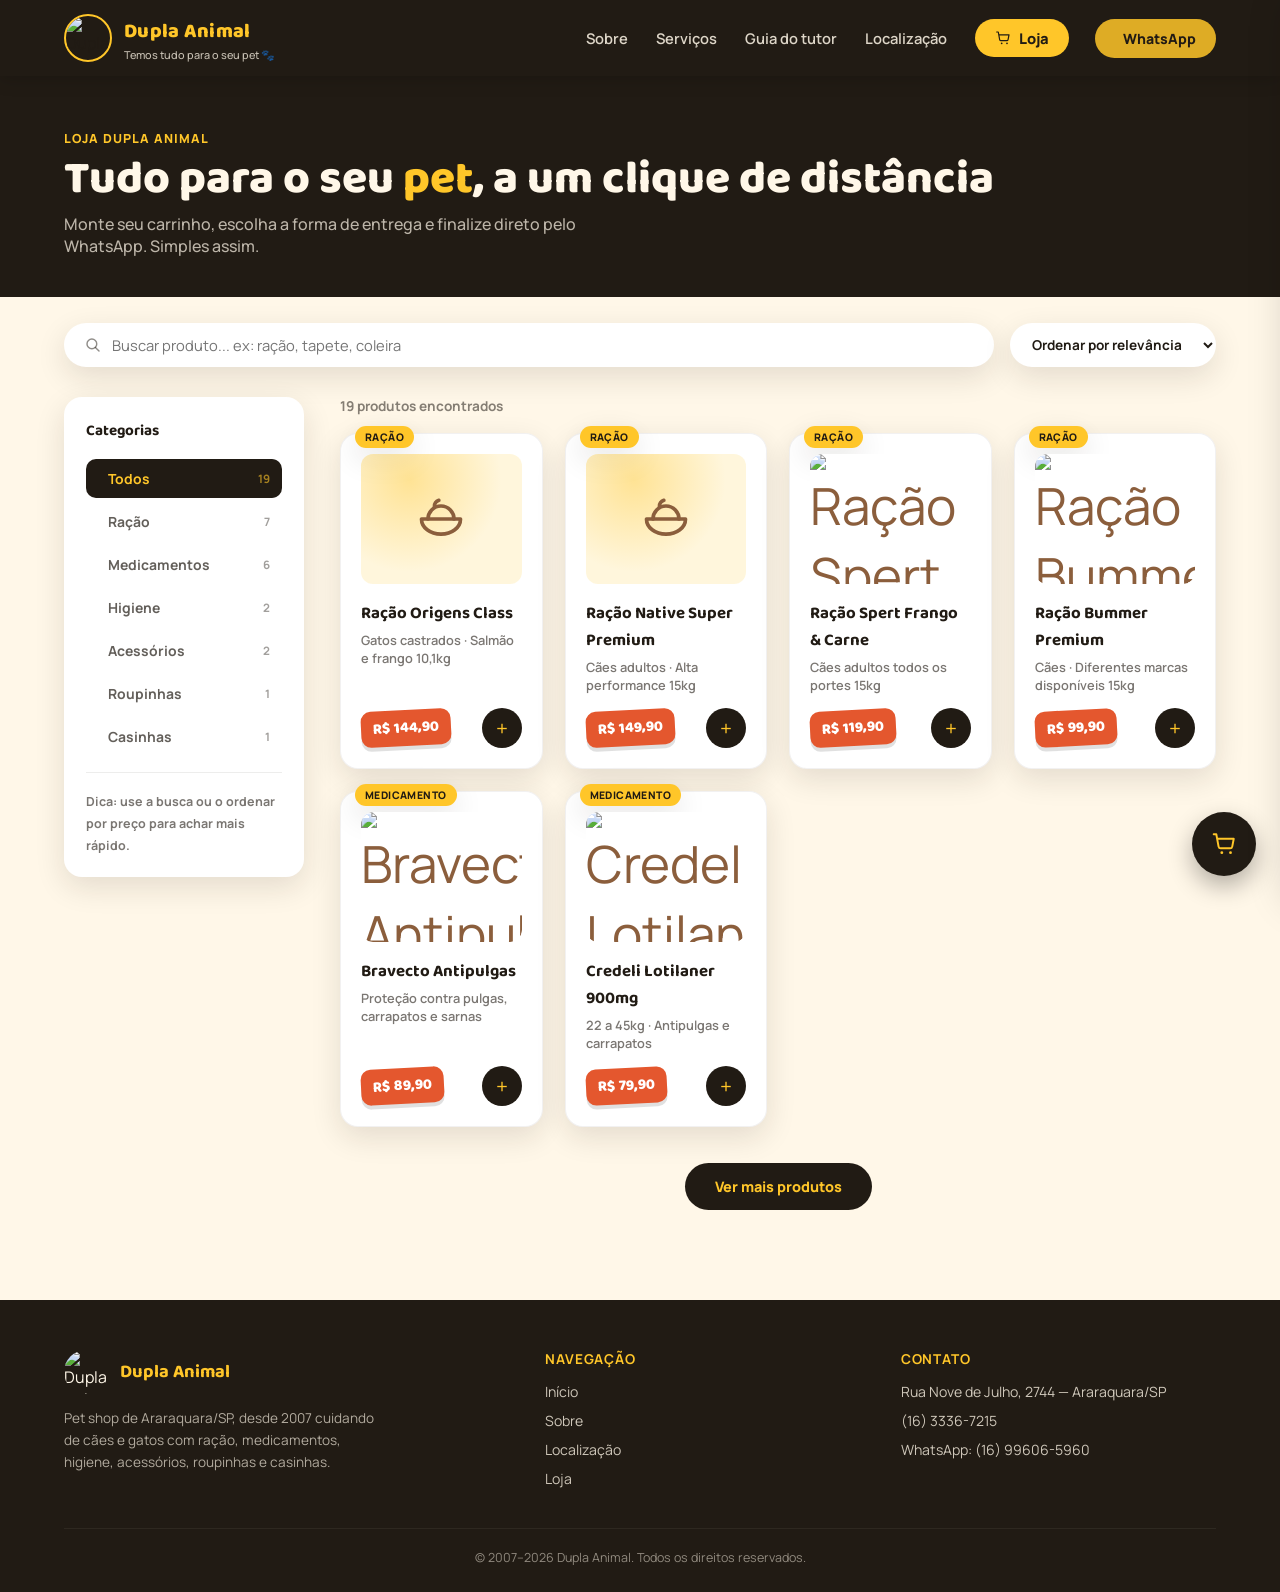
==== loja.html @ 5b508ef9 "Add files via upload" ====
<!DOCTYPE html>
<html lang="pt-BR">
<head>
<meta charset="UTF-8">
<meta name="viewport" content="width=device-width, initial-scale=1.0">
<title>Loja — Dupla Animal</title>
<meta name="description" content="Loja online da Dupla Animal: ração, medicamentos, higiene, acessórios, roupinhas e casinhas para cães e gatos, com pedido direto pelo WhatsApp.">
<link rel="preconnect" href="https://fonts.googleapis.com">
<link href="https://fonts.googleapis.com/css2?family=Baloo+2:wght@500;600;700;800&family=Manrope:wght@400;500;600;700;800&display=swap" rel="stylesheet">
<link rel="stylesheet" href="styles.css">
</head>
<body>

<div class="overlay" id="overlay" onclick="toggleCart(false)"></div>

<header>
  <div class="brand">
    <a href="index.html" style="display:flex; align-items:center; gap:12px;">
      <img src="assets/logo.jpg" alt="Dupla Animal">
      <div>
        <div class="brand-name">Dupla Animal</div>
        <div class="brand-tag">Temos tudo para o seu pet 🐾</div>
      </div>
    </a>
  </div>
  <nav>
    <div class="nav-links" id="navLinks">
      <a href="index.html#sobre">Sobre</a>
      <a href="index.html#servicos">Serviços</a>
      <a href="index.html#guia">Guia do tutor</a>
      <a href="index.html#localizacao">Localização</a>
      <a href="loja.html" class="nav-loja active"><span data-icon="cart"></span> Loja</a>
    </div>
    <a href="https://wa.me/5516996065960" class="cta-header" target="_blank"><span data-icon="chat"></span> WhatsApp</a>
    <button class="menu-toggle" onclick="toggleMobileMenu()">☰</button>
  </nav>
</header>

<section class="store-hero">
  <div class="paw-bg"></div>
  <div class="store-hero-inner">
    <span class="section-eyebrow">Loja Dupla Animal</span>
    <h1>Tudo para o seu <span>pet</span>, a um clique de distância</h1>
    <p>Monte seu carrinho, escolha a forma de entrega e finalize direto pelo WhatsApp. Simples assim.</p>
  </div>
</section>

<div class="store-toolbar">
  <div class="search-box">
    <span data-icon="search"></span>
    <input type="text" id="searchInput" placeholder="Buscar produto... ex: ração, tapete, coleira">
  </div>
  <select class="sort-select" id="sortSelect">
    <option value="relevance">Ordenar por relevância</option>
    <option value="price-asc">Menor preço</option>
    <option value="price-desc">Maior preço</option>
    <option value="name-asc">Nome (A-Z)</option>
  </select>
</div>

<div class="store-layout">
  <aside class="store-sidebar">
    <h4>Categorias</h4>
    <div class="sidebar-cat active" data-cat="todos"><span data-icon="paw"></span> Todos <span class="count" id="count-todos"></span></div>
    <div class="sidebar-cat" data-cat="racao"><span data-icon="bowl"></span> Ração <span class="count" id="count-racao"></span></div>
    <div class="sidebar-cat" data-cat="medicamentos"><span data-icon="pill"></span> Medicamentos <span class="count" id="count-medicamentos"></span></div>
    <div class="sidebar-cat" data-cat="higiene"><span data-icon="drop"></span> Higiene <span class="count" id="count-higiene"></span></div>
    <div class="sidebar-cat" data-cat="acessorios"><span data-icon="bone"></span> Acessórios <span class="count" id="count-acessorios"></span></div>
    <div class="sidebar-cat" data-cat="roupinhas"><span data-icon="shirt"></span> Roupinhas <span class="count" id="count-roupinhas"></span></div>
    <div class="sidebar-cat" data-cat="casinhas"><span data-icon="house"></span> Casinhas <span class="count" id="count-casinhas"></span></div>
    <div class="sidebar-divider"></div>
    <div class="price-range"><span>Dica: use a busca ou o ordenar por preço para achar mais rápido.</span></div>
  </aside>

  <div>
    <div class="result-count" id="resultCount"></div>
    <div class="product-grid" id="productGrid"></div>
    <div class="no-results" id="noResults" style="display:none;">Nenhum produto encontrado. Tente outra busca ou categoria 🐾</div>
    <div class="show-more-wrap" id="showMoreWrap">
      <button class="show-more-btn" id="showMoreBtn">Ver mais produtos</button>
    </div>
  </div>
</div>

<footer>
  <div class="footer-grid">
    <div>
      <div class="footer-brand"><img src="assets/logo.jpg" alt="Dupla Animal"><b>Dupla Animal</b></div>
      <p class="about">Pet shop de Araraquara/SP, desde 2007 cuidando de cães e gatos com ração, medicamentos, higiene, acessórios, roupinhas e casinhas.</p>
    </div>
    <div>
      <h4>Navegação</h4>
      <ul>
        <li><a href="index.html">Início</a></li>
        <li><a href="index.html#sobre">Sobre</a></li>
        <li><a href="index.html#localizacao">Localização</a></li>
        <li><a href="loja.html">Loja</a></li>
      </ul>
    </div>
    <div>
      <h4>Contato</h4>
      <ul>
        <li>Rua Nove de Julho, 2744 — Araraquara/SP</li>
        <li>(16) 3336-7215</li>
        <li>WhatsApp: (16) 99606-5960</li>
      </ul>
    </div>
  </div>
  <div class="footer-bottom">© 2007–2026 Dupla Animal. Todos os direitos reservados.</div>
</footer>

<div class="toast" id="toast"></div>

<button class="cart-fab" onclick="toggleCart()">
  <span class="ic" data-icon="cart"></span>
  <span class="cart-count" id="cartCount" style="display:none;">0</span>
</button>
<div class="cart-drawer" id="cartDrawer">
  <div class="cart-head"><h3>Seu carrinho</h3><button onclick="toggleCart(false)">✕</button></div>
  <div class="cart-items" id="cartItems"><div class="cart-empty">Seu carrinho está vazio 🐾</div></div>
  <div class="cart-foot">
    <div class="cart-total"><span>Total</span><span id="cartTotalValue">R$ 0,00</span></div>
    <button class="cart-checkout" onclick="checkoutWhatsapp()"><span data-icon="chat"></span> Fechar pedido no WhatsApp</button>
  </div>
</div>

<script src="data.js"></script>
<script>
paintIcons(document);
updateCartUI();

const grid = document.getElementById('productGrid');
const showMoreWrap = document.getElementById('showMoreWrap');
const showMoreBtn = document.getElementById('showMoreBtn');
const resultCount = document.getElementById('resultCount');
const noResults = document.getElementById('noResults');
const searchInput = document.getElementById('searchInput');
const sortSelect = document.getElementById('sortSelect');
const PAGE_SIZE = 6;
let visibleCount = PAGE_SIZE;
let currentCat = 'todos';
let currentSearch = '';
let currentSort = 'relevance';

// fill sidebar counts
document.getElementById('count-todos').textContent = products.length;
['racao','medicamentos','higiene','acessorios','roupinhas','casinhas'].forEach(cat => {
  document.getElementById('count-'+cat).textContent = products.filter(p => p.cat === cat).length;
});

function getFilteredList(){
  let list = currentCat === 'todos' ? products.slice() : products.filter(p => p.cat === currentCat);
  if(currentSearch.trim()){
    const q = currentSearch.trim().toLowerCase();
    list = list.filter(p => p.name.toLowerCase().includes(q) || p.desc.toLowerCase().includes(q));
  }
  if(currentSort === 'price-asc') list.sort((a,b) => a.price - b.price);
  else if(currentSort === 'price-desc') list.sort((a,b) => b.price - a.price);
  else if(currentSort === 'name-asc') list.sort((a,b) => a.name.localeCompare(b.name));
  return list;
}

function renderGrid(){
  const list = getFilteredList();
  grid.innerHTML = "";
  const slice = list.slice(0, visibleCount);
  slice.forEach(p => {
    const card = document.createElement('div');
    card.className = 'product-card';
    card.innerHTML = `
      <span class="badge-corner">${catLabel(p.cat)}</span>
      <div class="product-icon${p.img ? ' has-photo' : ''}">${p.img ? `<img src="${p.img}" alt="${p.name}" loading="lazy">` : icon(CAT_ICON[p.cat])}</div>
      <h3>${p.name}</h3>
      <div class="desc">${p.desc}</div>
      <div class="product-footer">
        <div class="price-sticker">R$ ${p.price.toFixed(2).replace('.', ',')}</div>
        <button class="add-btn" onclick="addToCart(${p.id})">+</button>
      </div>`;
    grid.appendChild(card);
  });
  paintIcons(grid);
  showMoreWrap.style.display = visibleCount < list.length ? 'flex' : 'none';
  noResults.style.display = list.length === 0 ? 'block' : 'none';
  resultCount.textContent = list.length === 0 ? '' : `${list.length} produto${list.length > 1 ? 's' : ''} encontrado${list.length > 1 ? 's' : ''}`;
}

function setCat(cat){
  currentCat = cat;
  visibleCount = PAGE_SIZE;
  document.querySelectorAll('.sidebar-cat').forEach(el => el.classList.toggle('active', el.dataset.cat === cat));
  renderGrid();
}
document.querySelectorAll('.sidebar-cat').forEach(el => el.addEventListener('click', () => setCat(el.dataset.cat)));

showMoreBtn.addEventListener('click', () => { visibleCount += PAGE_SIZE; renderGrid(); });

let searchTimer;
searchInput.addEventListener('input', () => {
  clearTimeout(searchTimer);
  searchTimer = setTimeout(() => {
    currentSearch = searchInput.value;
    visibleCount = PAGE_SIZE;
    renderGrid();
  }, 200);
});
sortSelect.addEventListener('change', () => {
  currentSort = sortSelect.value;
  renderGrid();
});

// read ?cat= from URL (links from homepage category strip)
const urlParams = new URLSearchParams(window.location.search);
const catParam = urlParams.get('cat');
if(catParam && products.some(p => p.cat === catParam)){
  setCat(catParam);
} else {
  renderGrid();
}
</script>
</body>
</html>
---- styles.css ----
:root{
  --yellow: #FFC629;
  --yellow-deep: #F5A800;
  --ember: #E4572E;
  --ink: #211B14;
  --cream: #FFF7E8;
  --wood: #8B5E3C;
  --white: #FFFFFF;
  --radius-lg: 28px;
  --radius-md: 18px;
  --radius-sm: 12px;
  --shadow-card: 0 10px 30px rgba(33,27,20,0.12);
  --font-display: 'Baloo 2', system-ui, sans-serif;
  --font-body: 'Manrope', system-ui, sans-serif;
}
*{box-sizing:border-box; margin:0; padding:0;}
html{scroll-behavior:smooth;}
body{
  font-family: var(--font-body);
  background: var(--cream);
  color: var(--ink);
  overflow-x:hidden;
}
img{max-width:100%; display:block;}
a{color:inherit; text-decoration:none;}
button{font-family:inherit; cursor:pointer; border:none; background:none;}
ul{list-style:none;}

.paw-bg{
  position:absolute; inset:0; pointer-events:none; opacity:0.06;
  background-image: radial-gradient(circle, var(--ink) 2px, transparent 2.5px);
  background-size: 46px 46px;
}

/* ---------- HEADER ---------- */
header{
  position: sticky; top:0; z-index:100;
  background: var(--ink);
  padding: 14px clamp(20px,5vw,64px);
  display:flex; align-items:center; justify-content:space-between;
  box-shadow: 0 2px 18px rgba(0,0,0,0.18);
}
.brand{display:flex; align-items:center; gap:12px;}
.brand img{width:48px; height:48px; border-radius:50%; border:2px solid var(--yellow); object-fit:cover;}
.brand-name{font-family:var(--font-display); font-weight:800; font-size:1.25rem; color:var(--yellow); letter-spacing:0.3px;}
.brand-tag{font-size:0.68rem; color:var(--cream); opacity:0.75; font-weight:500;}
nav{display:flex; align-items:center; gap: clamp(14px,2vw,32px);}
nav a{color:var(--cream); font-weight:600; font-size:0.92rem; opacity:0.85; transition:opacity .2s, color .2s;}
nav a:hover{opacity:1; color:var(--yellow);}
nav a.active{opacity:1; color:var(--yellow);}
.nav-links{display:flex; gap:28px; align-items:center;}
.nav-loja{
  background:var(--yellow); color:var(--ink) !important; font-weight:800; padding:9px 20px;
  border-radius:999px; opacity:1 !important; display:flex; align-items:center; gap:8px;
  transition: transform .18s ease, background .18s ease;
}
.nav-loja:hover{background:var(--white); transform:translateY(-2px); color:var(--ink) !important;}
.nav-loja svg{width:16px; height:16px;}
.cta-header{
  background: var(--yellow); color:var(--ink); font-weight:800;
  padding:10px 20px; border-radius:999px; font-size:0.88rem;
  display:flex; align-items:center; gap:8px;
  transition: transform .18s ease, background .18s ease;
}
.cta-header:hover{ background:var(--white); transform: translateY(-2px);}
.menu-toggle{display:none; background:none; color:var(--yellow); font-size:1.6rem;}

/* ---------- HERO ---------- */
.hero{
  position:relative;
  background: var(--yellow);
  padding: 72px clamp(20px,5vw,64px) 100px;
  overflow:hidden;
}
.hero-inner{
  display:grid; grid-template-columns: 1.1fr 0.9fr; gap:40px; align-items:center;
  max-width:1280px; margin:0 auto; position:relative; z-index:2;
}
.eyebrow{
  display:inline-flex; align-items:center; gap:8px;
  background: var(--ink); color:var(--yellow);
  font-weight:700; font-size:0.78rem; letter-spacing:0.06em; text-transform:uppercase;
  padding:8px 16px; border-radius:999px; margin-bottom:22px;
}
.eyebrow .dot{width:7px; height:7px; border-radius:50%; background:var(--ember); animation:pulse 1.6s infinite;}
@keyframes pulse{0%,100%{opacity:1; transform:scale(1);} 50%{opacity:0.4; transform:scale(0.7);}}
h1{
  font-family: var(--font-display); font-weight:800;
  font-size: clamp(2.4rem, 4.4vw, 3.7rem); line-height:1.05; color:var(--ink);
  margin-bottom:20px;
}
h1 span{color:var(--white); -webkit-text-stroke: 2px var(--ink); text-shadow: 4px 4px 0 var(--ember);}
.hero p.lead{
  font-size:1.08rem; color: rgba(33,27,20,0.82); max-width:480px; margin-bottom:32px; font-weight:500; line-height:1.55;
}
.hero-ctas{display:flex; gap:14px; flex-wrap:wrap; margin-bottom:38px;}
.btn-primary, .btn-secondary{
  padding:15px 26px; border-radius:999px; font-weight:800; font-size:0.95rem;
  display:inline-flex; align-items:center; gap:10px; transition: transform .2s ease, box-shadow .2s ease;
}
.btn-primary{background:var(--ink); color:var(--yellow); box-shadow: 0 8px 0 rgba(0,0,0,0.18);}
.btn-primary:hover{transform: translateY(-3px); box-shadow: 0 11px 0 rgba(0,0,0,0.18);}
.btn-secondary{background:var(--white); color:var(--ink); box-shadow: 0 8px 0 rgba(255,255,255,0.5), inset 0 0 0 2px var(--ink);}
.btn-secondary:hover{transform: translateY(-3px);}
.hero-stats{display:flex; gap:28px; flex-wrap:wrap;}
.stat b{font-family:var(--font-display); font-size:1.5rem; display:block; color:var(--ink);}
.stat span{font-size:0.78rem; font-weight:600; color:rgba(33,27,20,0.65);}

.hero-art{position:relative; height:440px;}
.badge-photo{
  position:absolute; left:50%; top:50%; transform:translate(-50%,-50%);
  width:280px; height:280px; border-radius:50%;
  border: 6px solid var(--ink); box-shadow: var(--shadow-card);
  overflow:hidden; background:var(--white); z-index:3;
}
.badge-photo img{width:100%; height:100%; object-fit:cover;}
.float-tag{
  position:absolute; background:var(--white); border-radius:var(--radius-sm);
  padding:10px 14px; box-shadow: var(--shadow-card); font-weight:800; font-family:var(--font-display);
  display:flex; flex-direction:column; align-items:center; z-index:4; transition: transform .15s ease;
}
.float-tag small{font-family:var(--font-body); font-weight:700; font-size:0.62rem; color:var(--wood); text-transform:uppercase;}
.float-tag .price{color:var(--ember); font-size:1.05rem;}
.tag-1{top:6%; left:2%;}
.tag-2{bottom:10%; left:0%;}
.tag-3{top:12%; right:0%;}
.tag-4{bottom:2%; right:8%;}
.paw-float{position:absolute; opacity:0.5; z-index:1;}
.paw-a{top:2%; right:30%; width:34px;}
.paw-b{bottom:18%; left:32%; width:26px;}

/* ---------- CATEGORY STRIP ---------- */
.categories{
  background: var(--ink); padding: 34px clamp(20px,5vw,64px);
}
.cat-scroll{
  display:flex; gap:22px; max-width:1280px; margin:0 auto; overflow-x:auto; padding-bottom:4px;
  scrollbar-width:none;
}
.cat-scroll::-webkit-scrollbar{display:none;}
.cat-chip{
  flex:0 0 auto; display:flex; flex-direction:column; align-items:center; gap:10px;
  cursor:pointer; opacity:0.82; transition: opacity .2s ease, transform .2s ease;
}
.cat-chip:hover{opacity:1; transform:translateY(-3px);}
.cat-chip.active{opacity:1;}
svg{display:block;}
.cat-circle{
  width:64px; height:64px; border-radius:50%; background:var(--yellow);
  display:flex; align-items:center; justify-content:center;
  border:3px solid transparent; transition:border-color .2s ease; color:var(--ink);
}
.cat-circle svg{width:28px; height:28px;}
.product-icon{color:var(--wood);}
.product-icon svg{width:52px; height:52px; position:relative; z-index:1;}
.why-card .ic svg{width:2rem; height:2rem;}
.loc-row .ic svg{width:1.3rem; height:1.3rem; color:var(--yellow);}
.map-pin .pin-ic svg{width:2rem; height:2rem; color:var(--ember); margin:0 auto;}
.cart-fab .ic svg{width:26px; height:26px;}
.btn-ic svg{width:18px; height:18px;}
.btn-ic{display:inline-flex; align-items:center;}
footer .footer-brand .ic svg{width:20px; height:20px;}

.cat-chip.active .cat-circle{border-color:var(--white);}
.cat-chip span{font-size:0.76rem; font-weight:700; color:var(--cream);}

/* ---------- SECTION HEADERS ---------- */
.section{padding: 84px clamp(20px,5vw,64px); max-width:1280px; margin:0 auto;}
.section-tight{padding-top:0;}
.section-head{display:flex; justify-content:space-between; align-items:flex-end; gap:20px; margin-bottom:44px; flex-wrap:wrap;}
.section-head h2{font-family:var(--font-display); font-size: clamp(1.8rem, 3vw, 2.5rem); font-weight:800;}
.section-head p{color:rgba(33,27,20,0.65); font-weight:600; max-width:420px;}
.section-eyebrow{font-weight:800; color:var(--ember); text-transform:uppercase; font-size:0.78rem; letter-spacing:0.08em; margin-bottom:8px; display:block;}
.section-head.center{flex-direction:column; align-items:center; text-align:center; margin:0 auto 44px;}
.section-head.center p{max-width:600px;}

/* ---------- PRODUCTS ---------- */
.filter-bar{display:flex; gap:10px; flex-wrap:wrap; margin-bottom:36px;}
.filter-btn{
  padding:9px 18px; border-radius:999px; background:var(--white); font-weight:700; font-size:0.85rem;
  box-shadow: inset 0 0 0 2px rgba(33,27,20,0.12); transition: all .18s ease;
}
.filter-btn.active, .filter-btn:hover{background:var(--ink); color:var(--yellow); box-shadow:none;}

.product-grid{
  display:grid; grid-template-columns: repeat(auto-fill, minmax(200px,1fr)); gap:22px;
}
.product-card{
  background:var(--white); border-radius:var(--radius-md); padding:20px; position:relative;
  box-shadow: var(--shadow-card); transition: transform .25s ease, box-shadow .25s ease;
  display:flex; flex-direction:column; border:1px solid rgba(33,27,20,0.06);
}
.product-card:hover{transform: translateY(-8px) rotate(-0.6deg); box-shadow: 0 18px 34px rgba(33,27,20,0.18);}
.product-icon{
  width:100%; height:130px; border-radius:var(--radius-sm); background:rgba(255,198,41,0.16);
  display:flex; align-items:center; justify-content:center; font-size:3.2rem; margin-bottom:16px;
  position:relative; overflow:hidden;
}
.product-icon::after{
  content:''; position:absolute; inset:0; background: radial-gradient(circle at 30% 20%, rgba(255,198,41,0.4), transparent 60%);
}
.product-icon.has-photo::after{display:none;}
.product-icon.has-photo{background:var(--white);}
.product-icon img{width:100%; height:100%; object-fit:cover; border-radius:var(--radius-sm);}
.product-card h3{font-family:var(--font-display); font-size:1.05rem; margin-bottom:4px;}
.product-card .desc{font-size:0.8rem; color:rgba(33,27,20,0.6); font-weight:600; margin-bottom:14px; flex-grow:1;}
.product-footer{display:flex; align-items:center; justify-content:space-between; gap:10px;}
.price-sticker{
  background:var(--ember); color:var(--white); font-family:var(--font-display); font-weight:800;
  padding:6px 12px; border-radius:10px; font-size:0.95rem; transform:rotate(-3deg); box-shadow:0 4px 0 rgba(0,0,0,0.12);
}
.add-btn{
  width:40px; height:40px; border-radius:50%; background:var(--ink); color:var(--yellow); font-size:1.3rem;
  display:flex; align-items:center; justify-content:center; transition: transform .2s ease, background .2s ease;
}
.add-btn:hover{background:var(--ember); transform: scale(1.1) rotate(90deg);}
.badge-corner{
  position:absolute; top:-8px; left:14px; background:var(--yellow); color:var(--ink);
  font-size:0.65rem; font-weight:800; padding:4px 10px; border-radius:999px;
  box-shadow: var(--shadow-card); text-transform:uppercase; letter-spacing:0.04em;
}
.show-more-wrap{display:none; justify-content:center; margin-top:36px;}
.show-more-btn{
  background:var(--ink); color:var(--yellow); font-weight:800; padding:14px 30px; border-radius:100px;
  font-size:0.9rem; transition: transform .2s ease, background .2s ease;
}
.show-more-btn:hover{transform:translateY(-2px); background:var(--ember);}

/* ---------- WHY US ---------- */
.why{background:var(--wood); position:relative; overflow:hidden;}
.why .section-head h2, .why .section-head p{color:var(--cream);}
.why .section-head p{opacity:0.85;}
.why-grid{display:grid; grid-template-columns:repeat(auto-fit,minmax(220px,1fr)); gap:24px;}
.why-card{
  background: rgba(255,247,232,0.08); border:1.5px solid rgba(255,247,232,0.18); border-radius:var(--radius-md);
  padding:28px 24px; color:var(--cream); backdrop-filter: blur(4px); transition: background .2s ease, transform .2s ease;
}
.why-card:hover{background:rgba(255,198,41,0.14); transform:translateY(-6px);}
.why-card .ic{font-size:2rem; margin-bottom:14px;}
.why-card h3{font-family:var(--font-display); font-size:1.1rem; margin-bottom:8px;}
.why-card p{font-size:0.85rem; opacity:0.82; line-height:1.5; font-weight:500;}

/* ---------- INFO / ABOUT SECTIONS (institutional) ---------- */
.about-split{display:grid; grid-template-columns:1fr 1fr; gap:56px; align-items:center;}
.about-split h2{font-family:var(--font-display); font-size:clamp(1.7rem,3vw,2.3rem); margin-bottom:18px;}
.about-split p{color:rgba(33,27,20,0.75); font-weight:500; line-height:1.75; margin-bottom:16px;}
.about-split .timeline{margin-top:26px; display:flex; flex-direction:column; gap:16px;}
.about-split .t-item{display:flex; gap:14px; align-items:flex-start;}
.about-split .t-year{font-family:var(--font-display); font-weight:800; color:var(--ember); min-width:56px;}
.about-visual{
  background:var(--ink); border-radius:var(--radius-lg); padding:36px; position:relative; overflow:hidden;
  display:flex; align-items:center; justify-content:center; min-height:340px;
}
.about-visual img{width:220px; height:220px; border-radius:50%; border:6px solid var(--yellow); object-fit:cover; position:relative; z-index:2;}
.about-visual .paw-bg{opacity:0.12; background-image: radial-gradient(circle, var(--yellow) 2px, transparent 2.5px);}

.service-grid{display:grid; grid-template-columns:repeat(auto-fit,minmax(240px,1fr)); gap:26px;}
.service-card{
  background:var(--white); border-radius:var(--radius-md); padding:30px 26px; box-shadow:var(--shadow-card);
  transition: transform .2s ease;
}
.service-card:hover{transform:translateY(-6px);}
.service-card .ic{
  width:56px; height:56px; border-radius:16px; background:rgba(255,198,41,0.18); color:var(--wood);
  display:flex; align-items:center; justify-content:center; margin-bottom:18px;
}
.service-card .ic svg{width:26px; height:26px;}
.service-card h3{font-family:var(--font-display); font-size:1.1rem; margin-bottom:10px;}
.service-card p{font-size:0.88rem; color:rgba(33,27,20,0.65); line-height:1.6; font-weight:500;}

.brands-strip{background:var(--cream); padding:50px clamp(20px,5vw,64px); border-top:1px solid rgba(33,27,20,0.08); border-bottom:1px solid rgba(33,27,20,0.08);}
.brands-strip .label{text-align:center; font-weight:800; color:rgba(33,27,20,0.5); text-transform:uppercase; letter-spacing:0.1em; font-size:0.78rem; margin-bottom:24px;}
.brands-row{display:flex; flex-wrap:wrap; gap:14px; justify-content:center; max-width:1000px; margin:0 auto;}
.brand-pill{background:var(--white); padding:10px 22px; border-radius:999px; font-family:var(--font-display); font-weight:700; color:var(--wood); box-shadow:var(--shadow-card); font-size:0.92rem;}

.guide-grid{display:grid; grid-template-columns:repeat(auto-fit,minmax(260px,1fr)); gap:24px;}
.guide-card{background:var(--white); border-radius:var(--radius-md); padding:26px; box-shadow:var(--shadow-card); border-left:5px solid var(--ember);}
.guide-card h3{font-family:var(--font-display); font-size:1.05rem; margin-bottom:10px; display:flex; align-items:center; gap:10px;}
.guide-card h3 .ic{color:var(--ember);}
.guide-card h3 .ic svg{width:22px; height:22px;}
.guide-card p{font-size:0.86rem; color:rgba(33,27,20,0.68); line-height:1.65; font-weight:500;}

.testimonial-grid{display:grid; grid-template-columns:repeat(auto-fit,minmax(280px,1fr)); gap:24px;}
.testimonial-card{background:var(--white); border-radius:var(--radius-md); padding:30px; box-shadow:var(--shadow-card); position:relative;}
.testimonial-card .stars{color:var(--yellow-deep); margin-bottom:14px; font-size:0.95rem; letter-spacing:2px;}
.testimonial-card p{font-size:0.92rem; color:rgba(33,27,20,0.75); line-height:1.65; font-weight:500; margin-bottom:20px; font-style:italic;}
.testimonial-card .who{display:flex; align-items:center; gap:12px;}
.testimonial-card .avatar{
  width:42px; height:42px; border-radius:50%; background:var(--yellow); color:var(--ink); font-family:var(--font-display);
  font-weight:800; display:flex; align-items:center; justify-content:center; font-size:1rem;
}
.testimonial-card .who b{display:block; font-size:0.88rem;}
.testimonial-card .who span{font-size:0.75rem; color:rgba(33,27,20,0.55); font-weight:600;}

.faq-list{max-width:820px; margin:0 auto; display:flex; flex-direction:column; gap:14px;}
.faq-item{background:var(--white); border-radius:var(--radius-md); box-shadow:var(--shadow-card); overflow:hidden;}
.faq-q{
  padding:20px 26px; display:flex; justify-content:space-between; align-items:center; cursor:pointer;
  font-family:var(--font-display); font-weight:700; font-size:1rem; gap:16px;
}
.faq-q .plus{font-size:1.4rem; color:var(--ember); transition:transform .25s ease; flex-shrink:0;}
.faq-item.open .faq-q .plus{transform:rotate(45deg);}
.faq-a{max-height:0; overflow:hidden; transition:max-height .3s ease;}
.faq-a p{padding:0 26px 22px; font-size:0.9rem; color:rgba(33,27,20,0.68); line-height:1.65; font-weight:500;}
.faq-item.open .faq-a{max-height:280px;}

.stats-band{background:var(--ink); padding:56px clamp(20px,5vw,64px);}
.stats-row{display:grid; grid-template-columns:repeat(auto-fit,minmax(160px,1fr)); gap:30px; max-width:1100px; margin:0 auto; text-align:center;}
.stats-row b{display:block; font-family:var(--font-display); font-size:2.2rem; color:var(--yellow);}
.stats-row span{font-size:0.82rem; color:var(--cream); opacity:0.75; font-weight:600;}

/* ---------- LOCATION ---------- */
.location{background:var(--cream);}
.loc-grid{display:grid; grid-template-columns:1fr 1fr; gap:40px; align-items:center;}
.loc-card{
  background:var(--ink); color:var(--cream); border-radius:var(--radius-lg); padding:40px; position:relative; overflow:hidden;
}
.loc-card h3{font-family:var(--font-display); color:var(--yellow); font-size:1.5rem; margin-bottom:18px;}
.loc-row{display:flex; gap:14px; margin-bottom:18px; align-items:flex-start;}
.loc-row .ic{font-size:1.3rem;}
.loc-row div b{display:block; font-size:0.95rem; margin-bottom:2px;}
.loc-row div span{font-size:0.85rem; opacity:0.75;}
.map-visual{
  height:100%; min-height:340px; border-radius:var(--radius-lg);
  position:relative; box-shadow:var(--shadow-card); overflow:hidden; background:var(--cream);
}
.map-visual iframe{width:100%; height:100%; min-height:340px; border:0; display:block; filter: saturate(1.05);}
.map-open{
  position:absolute; bottom:16px; right:16px; z-index:2;
  background:var(--white); color:var(--ink); font-weight:800; font-size:0.85rem;
  padding:10px 16px; border-radius:999px; box-shadow:var(--shadow-card);
  display:flex; align-items:center; gap:8px; transition: transform .2s ease;
}
.map-open:hover{transform: translateY(-2px);}
.map-open svg{width:16px; height:16px;}

/* ---------- FOOTER CTA ---------- */
.final-cta{
  background: var(--yellow); text-align:center; padding: 90px clamp(20px,5vw,64px); position:relative; overflow:hidden;
}
.final-cta h2{font-family:var(--font-display); font-size:clamp(2rem,4vw,3rem); font-weight:800; margin-bottom:18px;}
.final-cta p{font-weight:600; margin-bottom:34px; opacity:0.8;}

footer{background:var(--ink); color:var(--cream); padding:50px clamp(20px,5vw,64px) 26px;}
.footer-grid{display:grid; grid-template-columns:1.4fr 1fr 1fr; gap:40px; max-width:1280px; margin:0 auto 30px;}
.footer-brand{display:flex; align-items:center; gap:12px; margin-bottom:14px;}
.footer-brand img{width:44px; height:44px; border-radius:50%; object-fit:cover;}
.footer-brand b{font-family:var(--font-display); color:var(--yellow); font-size:1.15rem;}
footer p.about{font-size:0.85rem; opacity:0.65; max-width:320px; line-height:1.6;}
footer h4{font-size:0.85rem; text-transform:uppercase; letter-spacing:0.06em; color:var(--yellow); margin-bottom:14px;}
footer li{margin-bottom:10px; font-size:0.88rem; opacity:0.78;}
footer li a:hover{opacity:1; color:var(--yellow);}
.footer-bottom{border-top:1px solid rgba(255,247,232,0.12); padding-top:20px; text-align:center; font-size:0.78rem; opacity:0.5; max-width:1280px; margin:0 auto;}

/* ---------- STORE PAGE ---------- */
.store-hero{background:var(--ink); padding:54px clamp(20px,5vw,64px) 40px; position:relative; overflow:hidden;}
.store-hero-inner{max-width:1280px; margin:0 auto; position:relative; z-index:2;}
.store-hero .section-eyebrow{color:var(--yellow);}
.store-hero h1{color:var(--cream); font-size:clamp(2rem,3.6vw,2.9rem); margin-bottom:10px;}
.store-hero h1 span{color:var(--yellow); -webkit-text-stroke:0; text-shadow:none;}
.store-hero p{color:rgba(255,247,232,0.7); font-weight:500; max-width:560px;}

.store-toolbar{
  max-width:1280px; margin:0 auto; padding:26px clamp(20px,5vw,64px) 0;
  display:flex; gap:16px; flex-wrap:wrap; align-items:center; justify-content:space-between;
}
.search-box{
  flex:1 1 280px; display:flex; align-items:center; gap:10px; background:var(--white);
  border-radius:999px; padding:12px 20px; box-shadow:var(--shadow-card);
}
.search-box svg{width:18px; height:18px; color:rgba(33,27,20,0.5); flex-shrink:0;}
.search-box input{border:none; outline:none; font-family:inherit; font-size:0.92rem; width:100%; background:none; color:var(--ink);}
.sort-select{
  background:var(--white); border-radius:999px; padding:12px 18px; box-shadow:var(--shadow-card); font-weight:700;
  font-size:0.85rem; border:none; outline:none; font-family:inherit; color:var(--ink); cursor:pointer;
}
.store-layout{max-width:1280px; margin:0 auto; padding:30px clamp(20px,5vw,64px) 90px; display:grid; grid-template-columns:240px 1fr; gap:36px; align-items:flex-start;}
.store-sidebar{position:sticky; top:100px; background:var(--white); border-radius:var(--radius-md); padding:22px; box-shadow:var(--shadow-card);}
.store-sidebar h4{font-family:var(--font-display); font-size:0.95rem; margin-bottom:16px;}
.sidebar-cat{
  display:flex; align-items:center; gap:10px; padding:10px 12px; border-radius:10px; font-weight:700; font-size:0.87rem;
  color:rgba(33,27,20,0.7); transition:background .18s ease, color .18s ease; cursor:pointer; margin-bottom:4px;
}
.sidebar-cat:hover{background:var(--cream);}
.sidebar-cat.active{background:var(--ink); color:var(--yellow);}
.sidebar-cat .count{margin-left:auto; font-size:0.72rem; opacity:0.6; font-weight:700;}
.sidebar-divider{height:1px; background:rgba(33,27,20,0.08); margin:16px 0;}
.price-range span{font-size:0.78rem; font-weight:700; color:rgba(33,27,20,0.6);}
.result-count{font-size:0.85rem; font-weight:700; color:rgba(33,27,20,0.55); margin-bottom:18px;}
.no-results{text-align:center; padding:60px 20px; color:rgba(33,27,20,0.5); font-weight:600;}

/* ---------- CART ---------- */
.cart-fab{
  position:fixed; bottom:24px; right:24px; z-index:200;
  background:var(--ink); color:var(--yellow); width:64px; height:64px; border-radius:50%;
  display:flex; align-items:center; justify-content:center; font-size:1.6rem; box-shadow: 0 10px 24px rgba(0,0,0,0.3);
  transition: transform .2s ease;
}
.cart-fab:hover{transform: scale(1.08);}
.cart-count{
  position:absolute; top:-4px; right:-4px; background:var(--ember); color:var(--white); font-size:0.72rem; font-weight:800;
  width:24px; height:24px; border-radius:50%; display:flex; align-items:center; justify-content:center; border:2px solid var(--cream);
}
.cart-drawer{
  position:fixed; top:0; right:-420px; width:min(400px,92vw); height:100%; background:var(--white); z-index:300;
  box-shadow: -10px 0 40px rgba(0,0,0,0.2); transition: right .32s ease; display:flex; flex-direction:column;
}
.cart-drawer.open{right:0;}
.cart-head{background:var(--ink); color:var(--yellow); padding:22px 24px; display:flex; justify-content:space-between; align-items:center;}
.cart-head h3{font-family:var(--font-display); font-size:1.2rem;}
.cart-head button{background:none; color:var(--yellow); font-size:1.4rem;}
.cart-items{flex-grow:1; overflow-y:auto; padding:18px 24px;}
.cart-empty{text-align:center; padding:60px 20px; opacity:0.5; font-weight:600;}
.cart-item{display:flex; gap:12px; align-items:center; padding:12px 0; border-bottom:1px solid rgba(33,27,20,0.08);}
.cart-item .ic{width:48px; height:48px; border-radius:10px; background:var(--cream); display:flex; align-items:center; justify-content:center; font-size:1.5rem; flex-shrink:0; overflow:hidden;}
.cart-item .ic img{width:100%; height:100%; object-fit:cover;}
.cart-item .info{flex-grow:1;}
.cart-item .info b{display:block; font-size:0.88rem;}
.cart-item .info span{font-size:0.78rem; color:var(--ember); font-weight:700;}
.cart-item .qty{display:flex; align-items:center; gap:8px;}
.cart-item .qty button{width:24px; height:24px; border-radius:50%; background:var(--cream); font-weight:800;}
.cart-item .remove{background:none; color:rgba(33,27,20,0.4); font-size:0.75rem; text-decoration:underline; margin-top:4px;}
.cart-foot{padding:22px 24px; border-top:2px solid var(--cream);}
.cart-total{display:flex; justify-content:space-between; font-family:var(--font-display); font-weight:800; font-size:1.15rem; margin-bottom:16px;}
.cart-checkout{
  width:100%; background:#25D366; color:var(--white); padding:15px; border-radius:14px; font-weight:800; font-size:0.95rem;
  display:flex; align-items:center; justify-content:center; gap:10px; transition: transform .2s ease;
}
.cart-checkout:hover{transform:translateY(-2px);}
.overlay{position:fixed; inset:0; background:rgba(33,27,20,0.5); z-index:250; opacity:0; pointer-events:none; transition:opacity .3s ease;}
.overlay.show{opacity:1; pointer-events:all;}
.toast{
  position:fixed; bottom:100px; right:24px; background:var(--ink); color:var(--yellow); padding:14px 20px; border-radius:14px;
  font-weight:700; font-size:0.85rem; z-index:400; box-shadow:var(--shadow-card); transform:translateY(20px); opacity:0; transition:all .3s ease; pointer-events:none;
}
.toast.show{transform:translateY(0); opacity:1;}

@media (max-width: 980px){
  .store-layout{grid-template-columns:1fr;}
  .store-sidebar{position:static; display:flex; gap:8px; overflow-x:auto; padding:16px;}
  .store-sidebar h4{display:none;}
  .sidebar-divider, .price-range{display:none;}
  .sidebar-cat{flex:0 0 auto; margin-bottom:0; white-space:nowrap;}
  .about-split{grid-template-columns:1fr;}
  .about-visual{order:-1; min-height:240px;}
}

@media (max-width: 900px){
  .nav-links{display:none;}
  .nav-links.mobile-open{
    display:flex; position:absolute; top:100%; left:0; right:0; background:var(--ink); flex-direction:column;
    padding:18px clamp(20px,5vw,64px); gap:16px; box-shadow:0 12px 24px rgba(0,0,0,0.25); z-index:99;
  }
  .menu-toggle{display:block;}
  .hero-inner{grid-template-columns:1fr;}
  .hero-art{height:320px; margin-top:20px;}
  .loc-grid{grid-template-columns:1fr;}
  .footer-grid{grid-template-columns:1fr; gap:26px;}
  .product-grid{grid-template-columns: repeat(3, 1fr); gap:8px;}
  .product-card{padding:8px; border-radius:14px;}
  .product-card h3{font-size:0.72rem; margin-bottom:2px; line-height:1.2;}
  .product-card .desc{font-size:0.6rem; margin-bottom:8px; line-height:1.25;}
  .product-icon{height:64px; margin-bottom:8px; border-radius:10px;}
  .product-icon svg{width:22px; height:22px;}
  .price-sticker{font-size:0.68rem; padding:4px 7px; border-radius:7px;}
  .badge-corner{font-size:0.55rem; padding:3px 7px;}
  .add-btn{width:24px; height:24px; font-size:0.9rem;}
  .product-footer{gap:4px;}
  .section{padding:56px 20px;}
  .stats-row{grid-template-columns:repeat(2,1fr);}
}
@media (prefers-reduced-motion: reduce){
  *{animation:none !important; transition:none !important;}
}
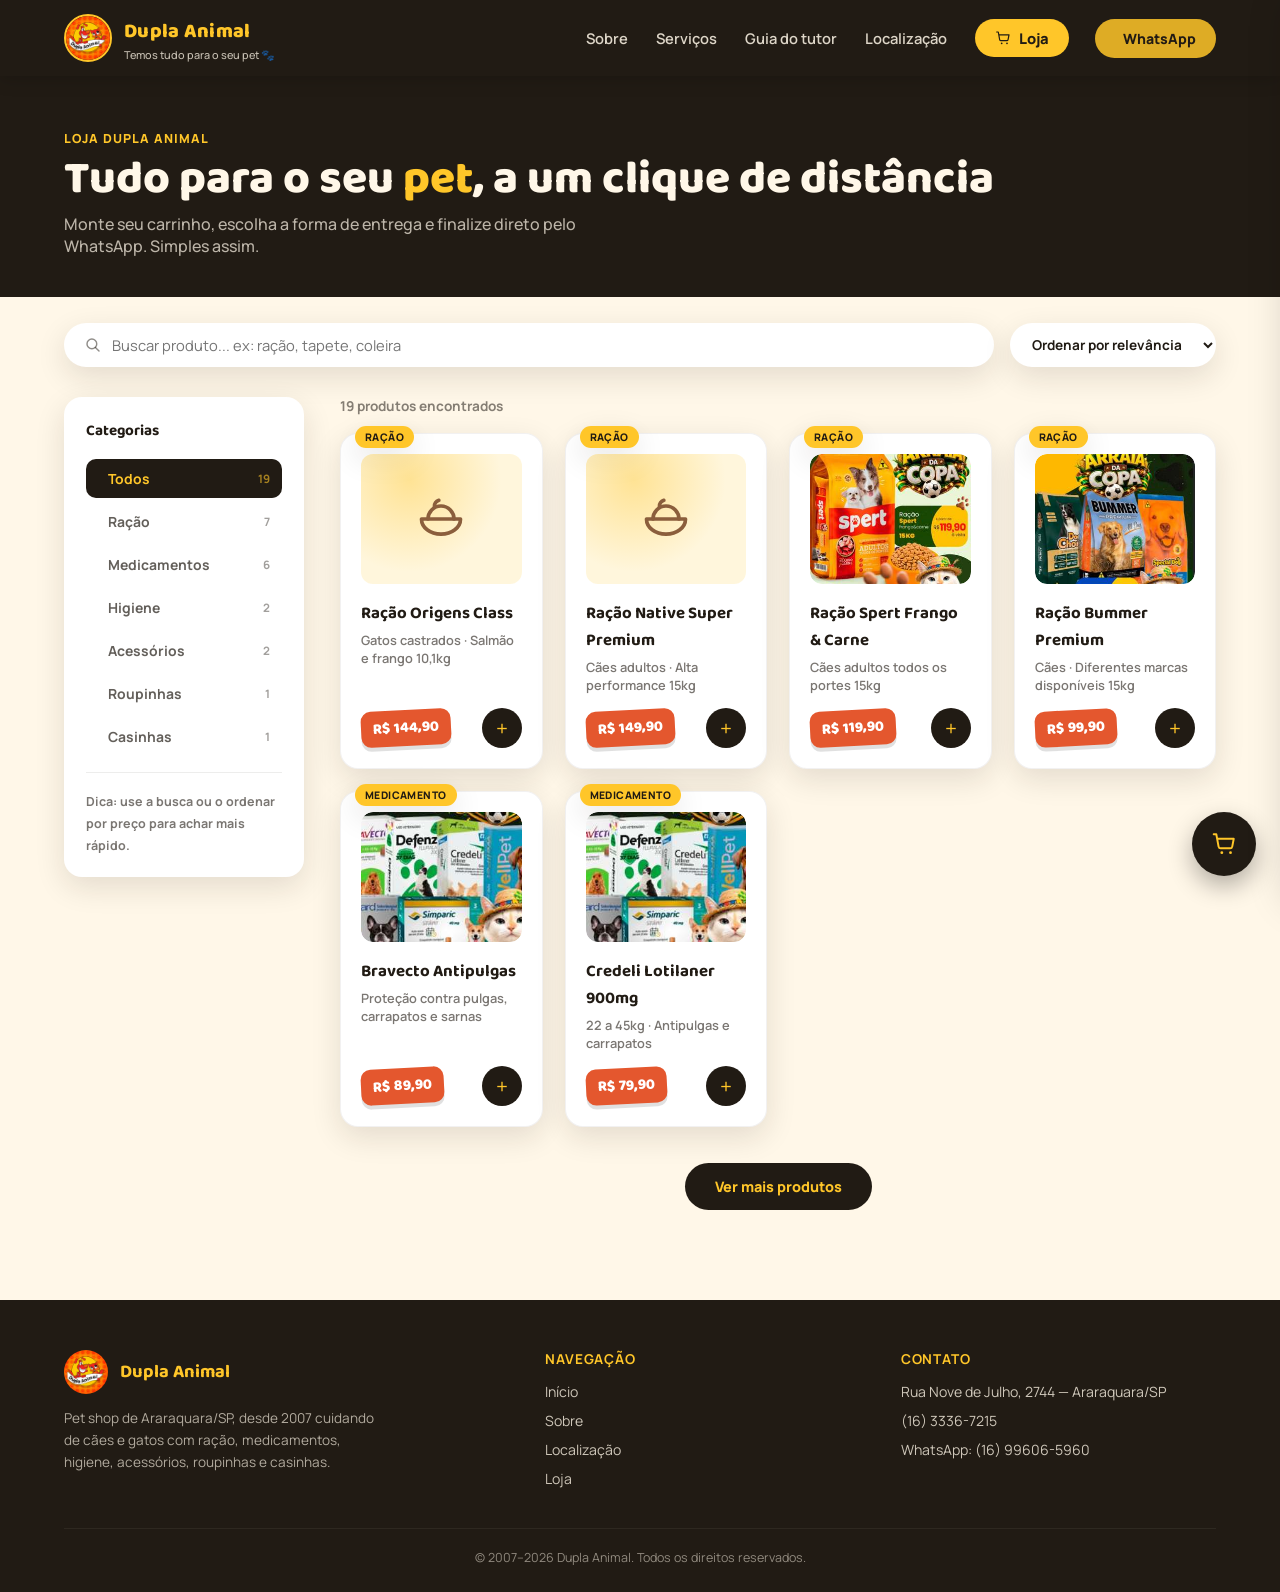
==== commit 12b21273: "Add files via upload" ====
--- a/loja.html
+++ b/loja.html
@@ -126,6 +126,8 @@
 
 <script src="data.js"></script>
 <script>
+(async function(){
+await loadEditableProducts();
 paintIcons(document);
 updateCartUI();
 
@@ -216,6 +218,7 @@
 } else {
   renderGrid();
 }
+})();
 </script>
 </body>
 </html>
